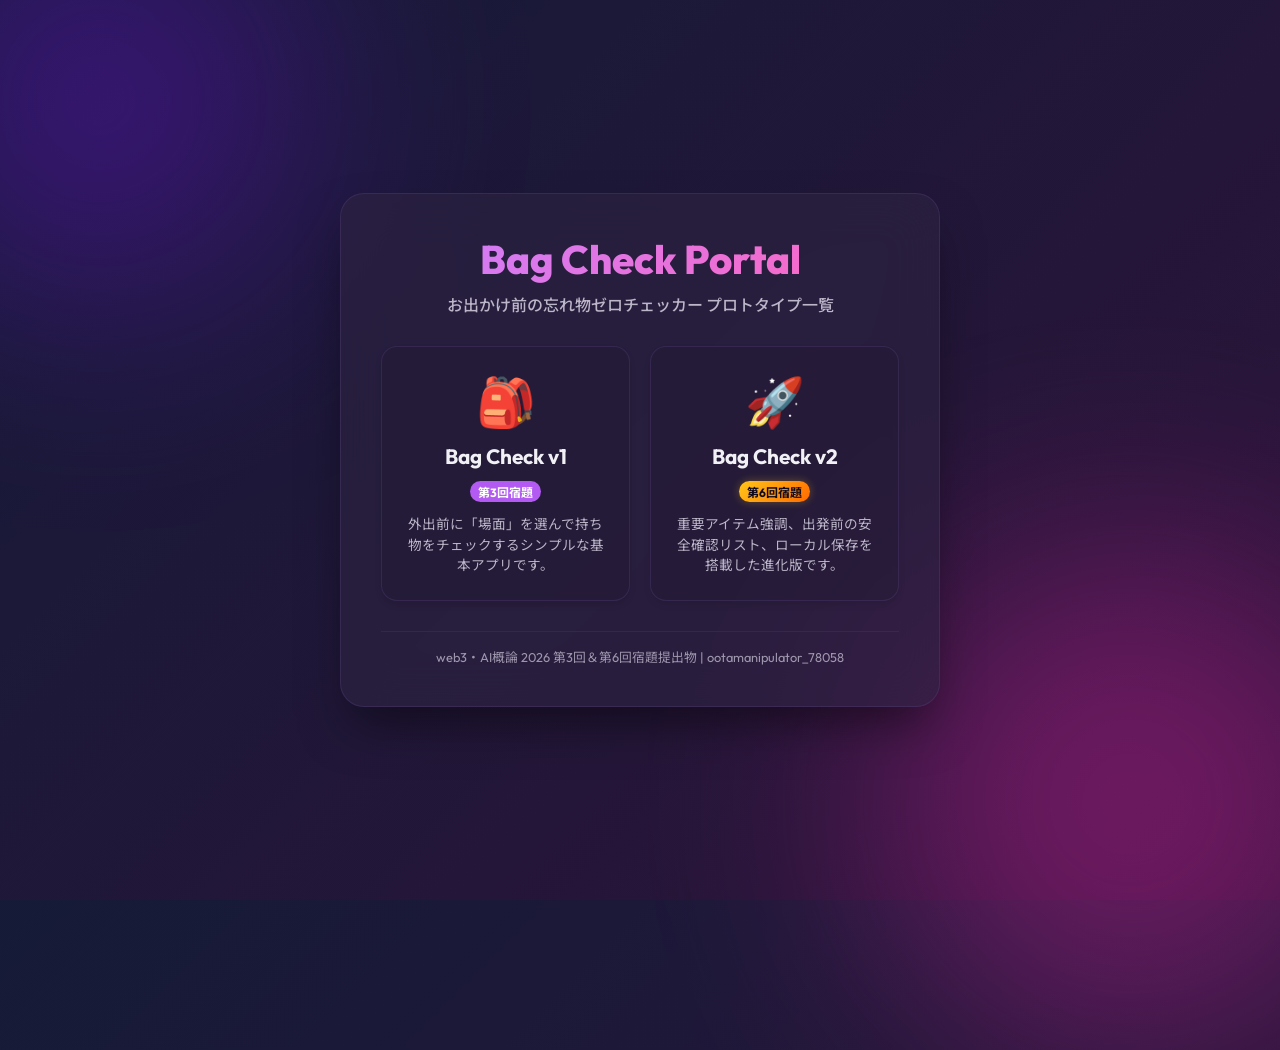
==== index.html @ 1876bc93 "feat: add Bag Check v2 prototype" ====
<!DOCTYPE html>
<html lang="ja">
<head>
  <meta charset="UTF-8">
  <meta name="viewport" content="width=device-width, initial-scale=1.0">
  <title>Bag Check Portal | 忘れ物ゼロチェッカー</title>
  <!-- Google Fonts -->
  <link rel="preconnect" href="https://fonts.googleapis.com">
  <link rel="preconnect" href="https://fonts.gstatic.com" crossorigin>
  <link href="https://fonts.googleapis.com/css2?family=Noto+Sans+JP:wght@400;500;700&family=Outfit:wght@400;600;800&display=swap" rel="stylesheet">
  <style>
    :root {
      --bg-gradient: linear-gradient(135deg, hsl(230, 45%, 15%), hsl(280, 50%, 15%));
      --card-bg: hsla(260, 30%, 20%, 0.6);
      --card-border: hsla(260, 30%, 40%, 0.3);
      --text-main: hsl(260, 20%, 95%);
      --text-muted: hsl(260, 15%, 75%);
      --primary: hsl(275, 85%, 65%);
      --radius-lg: 24px;
      --radius-md: 16px;
    }

    * {
      box-sizing: border-box;
      margin: 0;
      padding: 0;
    }

    body {
      font-family: 'Outfit', 'Noto Sans JP', sans-serif;
      color: var(--text-main);
      background: var(--bg-gradient);
      min-height: 100vh;
      display: flex;
      justify-content: center;
      align-items: center;
      padding: 20px;
      overflow: hidden;
      position: relative;
    }

    /* Decorative Background Blobs */
    .blob {
      position: absolute;
      border-radius: 50%;
      filter: blur(120px);
      opacity: 0.35;
      z-index: 1;
    }
    .blob-1 {
      width: 400px;
      height: 400px;
      background: hsl(270, 90%, 50%);
      top: -100px;
      left: -100px;
      animation: float 15s infinite alternate ease-in-out;
    }
    .blob-2 {
      width: 500px;
      height: 500px;
      background: hsl(320, 90%, 55%);
      bottom: -150px;
      right: -100px;
      animation: float 20s infinite alternate-reverse ease-in-out;
    }

    @keyframes float {
      0% { transform: translate(0, 0) scale(1); }
      100% { transform: translate(50px, 50px) scale(1.15); }
    }

    /* Portal Container */
    .portal-container {
      width: 100%;
      max-width: 600px;
      background: var(--card-bg);
      backdrop-filter: blur(25px);
      -webkit-backdrop-filter: blur(25px);
      border: 1px solid var(--card-border);
      border-radius: var(--radius-lg);
      padding: 40px;
      box-shadow: 0 25px 50px -12px rgba(0,0,0,0.5);
      z-index: 2;
      text-align: center;
      display: flex;
      flex-direction: column;
      gap: 30px;
    }

    .portal-header h1 {
      font-size: 2.5rem;
      font-weight: 800;
      background: linear-gradient(135deg, hsl(275, 100%, 75%), hsl(325, 100%, 70%));
      -webkit-background-clip: text;
      -webkit-text-fill-color: transparent;
      margin-bottom: 8px;
    }

    .portal-header p {
      font-size: 1rem;
      color: var(--text-muted);
      font-weight: 500;
    }

    /* Grid for Portal Cards */
    .cards-grid {
      display: grid;
      grid-template-columns: repeat(2, 1fr);
      gap: 20px;
    }

    .portal-card {
      background: hsla(260, 30%, 15%, 0.4);
      border: 1px solid var(--card-border);
      border-radius: var(--radius-md);
      padding: 24px;
      text-decoration: none;
      color: inherit;
      display: flex;
      flex-direction: column;
      align-items: center;
      gap: 12px;
      transition: all 0.3s cubic-bezier(0.4, 0, 0.2, 1);
      box-shadow: 0 4px 6px rgba(0,0,0,0.1);
    }

    .portal-card:hover {
      background: hsla(260, 30%, 30%, 0.6);
      transform: translateY(-6px);
      border-color: hsla(275, 85%, 65%, 0.5);
      box-shadow: 0 12px 24px -5px rgba(150, 60, 255, 0.25);
    }

    .card-icon {
      font-size: 3rem;
      transition: transform 0.3s ease;
    }

    .portal-card:hover .card-icon {
      transform: scale(1.15) rotate(4deg);
    }

    .portal-card h2 {
      font-size: 1.3rem;
      font-weight: 700;
      color: var(--text-main);
    }

    .portal-card .version {
      font-size: 0.75rem;
      background: var(--primary);
      color: white;
      padding: 2px 8px;
      border-radius: 99px;
      font-weight: 700;
    }

    .portal-card.v2 .version {
      background: linear-gradient(135deg, hsl(45, 100%, 55%), hsl(25, 100%, 50%));
      color: hsl(260, 45%, 8%);
      box-shadow: 0 0 8px hsla(45, 100%, 55%, 0.3);
    }

    .portal-card p {
      font-size: 0.85rem;
      color: var(--text-muted);
      line-height: 1.5;
    }

    .footer {
      font-size: 0.8rem;
      color: var(--text-muted);
      opacity: 0.8;
      border-top: 1px solid var(--card-border);
      padding-top: 15px;
    }

    @media (max-width: 500px) {
      .cards-grid {
        grid-template-columns: 1fr;
      }
      .portal-container {
        padding: 30px 20px;
      }
    }
  </style>
</head>
<body>
  <div class="blob blob-1"></div>
  <div class="blob blob-2"></div>

  <div class="portal-container">
    <header class="portal-header">
      <h1>Bag Check Portal</h1>
      <p>お出かけ前の忘れ物ゼロチェッカー プロトタイプ一覧</p>
    </header>

    <div class="cards-grid">
      <!-- v1 Card -->
      <a href="./bag-check-v1/index.html" class="portal-card v1">
        <span class="card-icon">🎒</span>
        <h2>Bag Check v1</h2>
        <span class="version">第3回宿題</span>
        <p>外出前に「場面」を選んで持ち物をチェックするシンプルな基本アプリです。</p>
      </a>

      <!-- v2 Card -->
      <a href="./bag-check-v2/index.html" class="portal-card v2">
        <span class="card-icon">🚀</span>
        <h2>Bag Check v2</h2>
        <span class="version">第6回宿題</span>
        <p>重要アイテム強調、出発前の安全確認リスト、ローカル保存を搭載した進化版です。</p>
      </a>
    </div>

    <footer class="footer">
      web3・AI概論 2026 第3回＆第6回宿題提出物 | ootamanipulator_78058
    </footer>
  </div>
</body>
</html>
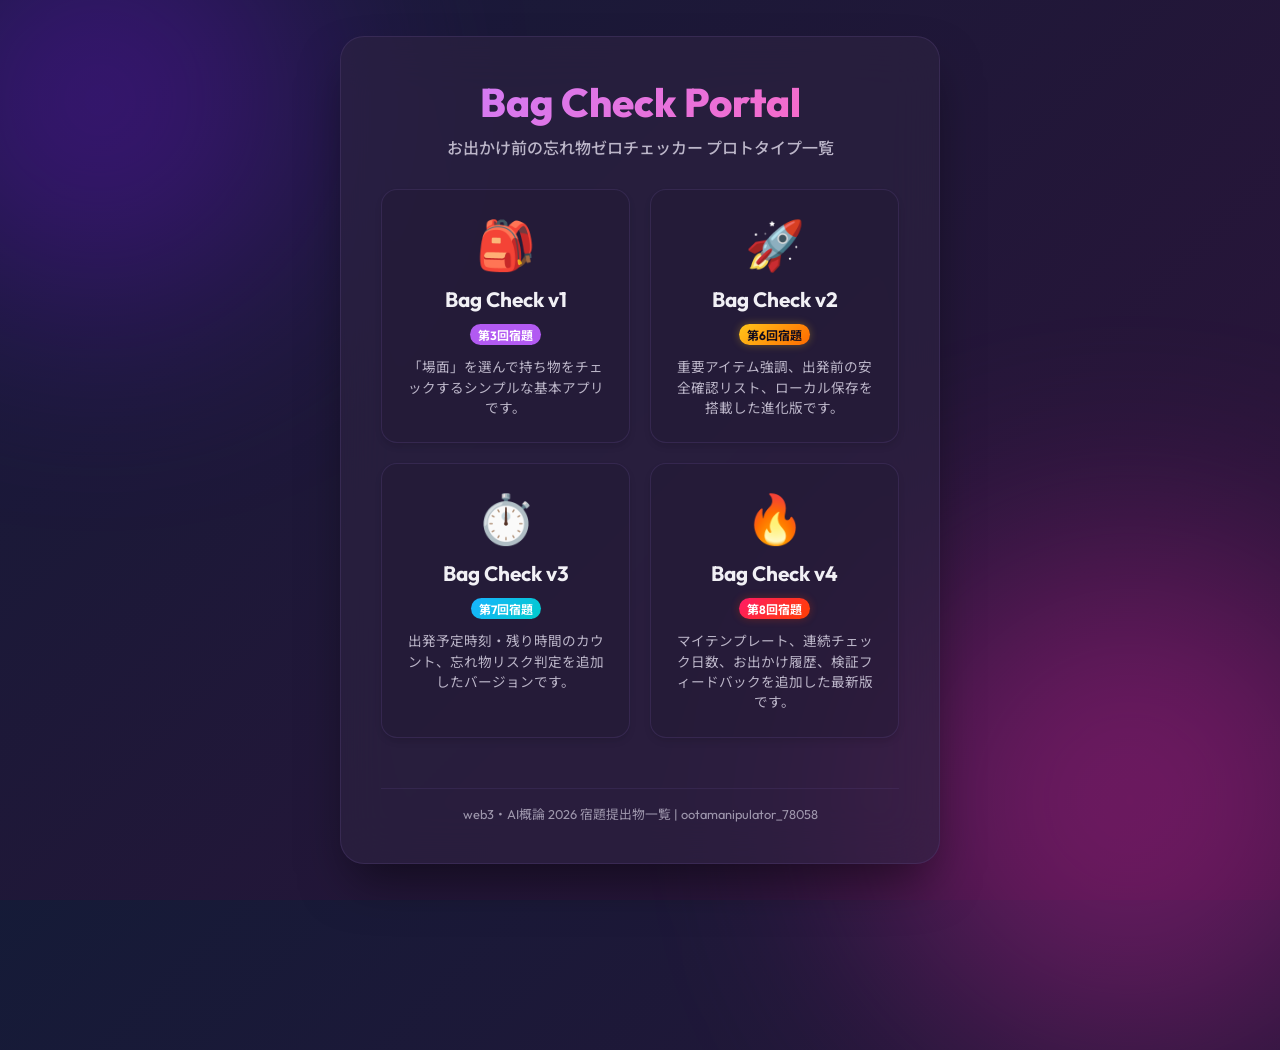
==== commit f2fe53a8: "feat: 第8回課題 Bag Check v4 の新規構築とルートポータル・READMEの更新" ====
--- a/index.html
+++ b/index.html
@@ -161,6 +161,17 @@
       box-shadow: 0 0 8px hsla(45, 100%, 55%, 0.3);
     }
 
+    .portal-card.v3 .version {
+      background: linear-gradient(135deg, hsl(200, 100%, 55%), hsl(180, 100%, 40%));
+      color: white;
+    }
+
+    .portal-card.v4 .version {
+      background: linear-gradient(135deg, hsl(340, 100%, 55%), hsl(15, 100%, 50%));
+      color: white;
+      box-shadow: 0 0 8px hsla(15, 100%, 50%, 0.3);
+    }
+
     .portal-card p {
       font-size: 0.85rem;
       color: var(--text-muted);
@@ -173,9 +184,10 @@
       opacity: 0.8;
       border-top: 1px solid var(--card-border);
       padding-top: 15px;
-    }
-
-    @media (max-width: 500px) {
+      margin-top: 20px;
+    }
+
+    @media (max-width: 600px) {
       .cards-grid {
         grid-template-columns: 1fr;
       }
@@ -201,7 +213,7 @@
         <span class="card-icon">🎒</span>
         <h2>Bag Check v1</h2>
         <span class="version">第3回宿題</span>
-        <p>外出前に「場面」を選んで持ち物をチェックするシンプルな基本アプリです。</p>
+        <p>「場面」を選んで持ち物をチェックするシンプルな基本アプリです。</p>
       </a>
 
       <!-- v2 Card -->
@@ -211,10 +223,26 @@
         <span class="version">第6回宿題</span>
         <p>重要アイテム強調、出発前の安全確認リスト、ローカル保存を搭載した進化版です。</p>
       </a>
+
+      <!-- v3 Card -->
+      <a href="./bag-check-v3/index.html" class="portal-card v3">
+        <span class="card-icon">⏱️</span>
+        <h2>Bag Check v3</h2>
+        <span class="version">第7回宿題</span>
+        <p>出発予定時刻・残り時間のカウント、忘れ物リスク判定を追加したバージョンです。</p>
+      </a>
+
+      <!-- v4 Card -->
+      <a href="./bag-check-v4/index.html" class="portal-card v4">
+        <span class="card-icon">🔥</span>
+        <h2>Bag Check v4</h2>
+        <span class="version">第8回宿題</span>
+        <p>マイテンプレート、連続チェック日数、お出かけ履歴、検証フィードバックを追加した最新版です。</p>
+      </a>
     </div>
 
     <footer class="footer">
-      web3・AI概論 2026 第3回＆第6回宿題提出物 | ootamanipulator_78058
+      web3・AI概論 2026 宿題提出物一覧 | ootamanipulator_78058
     </footer>
   </div>
 </body>
